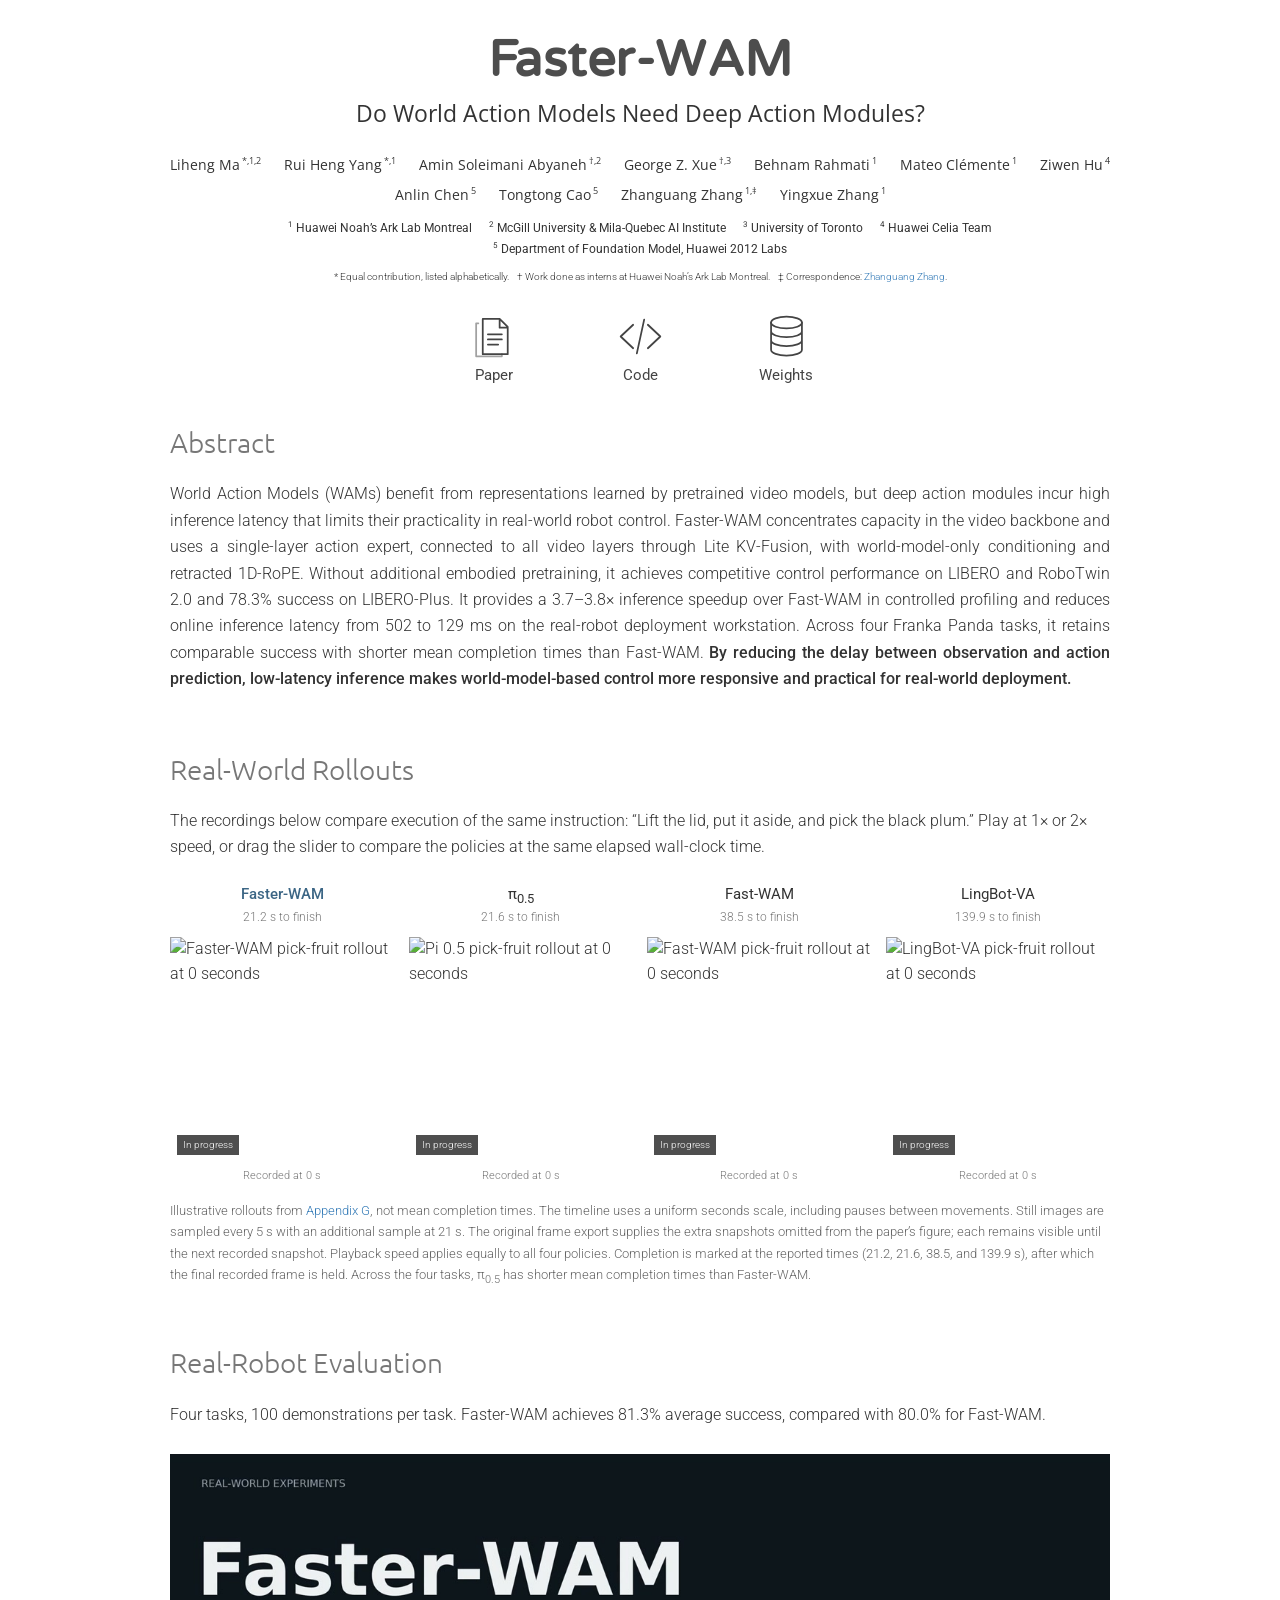
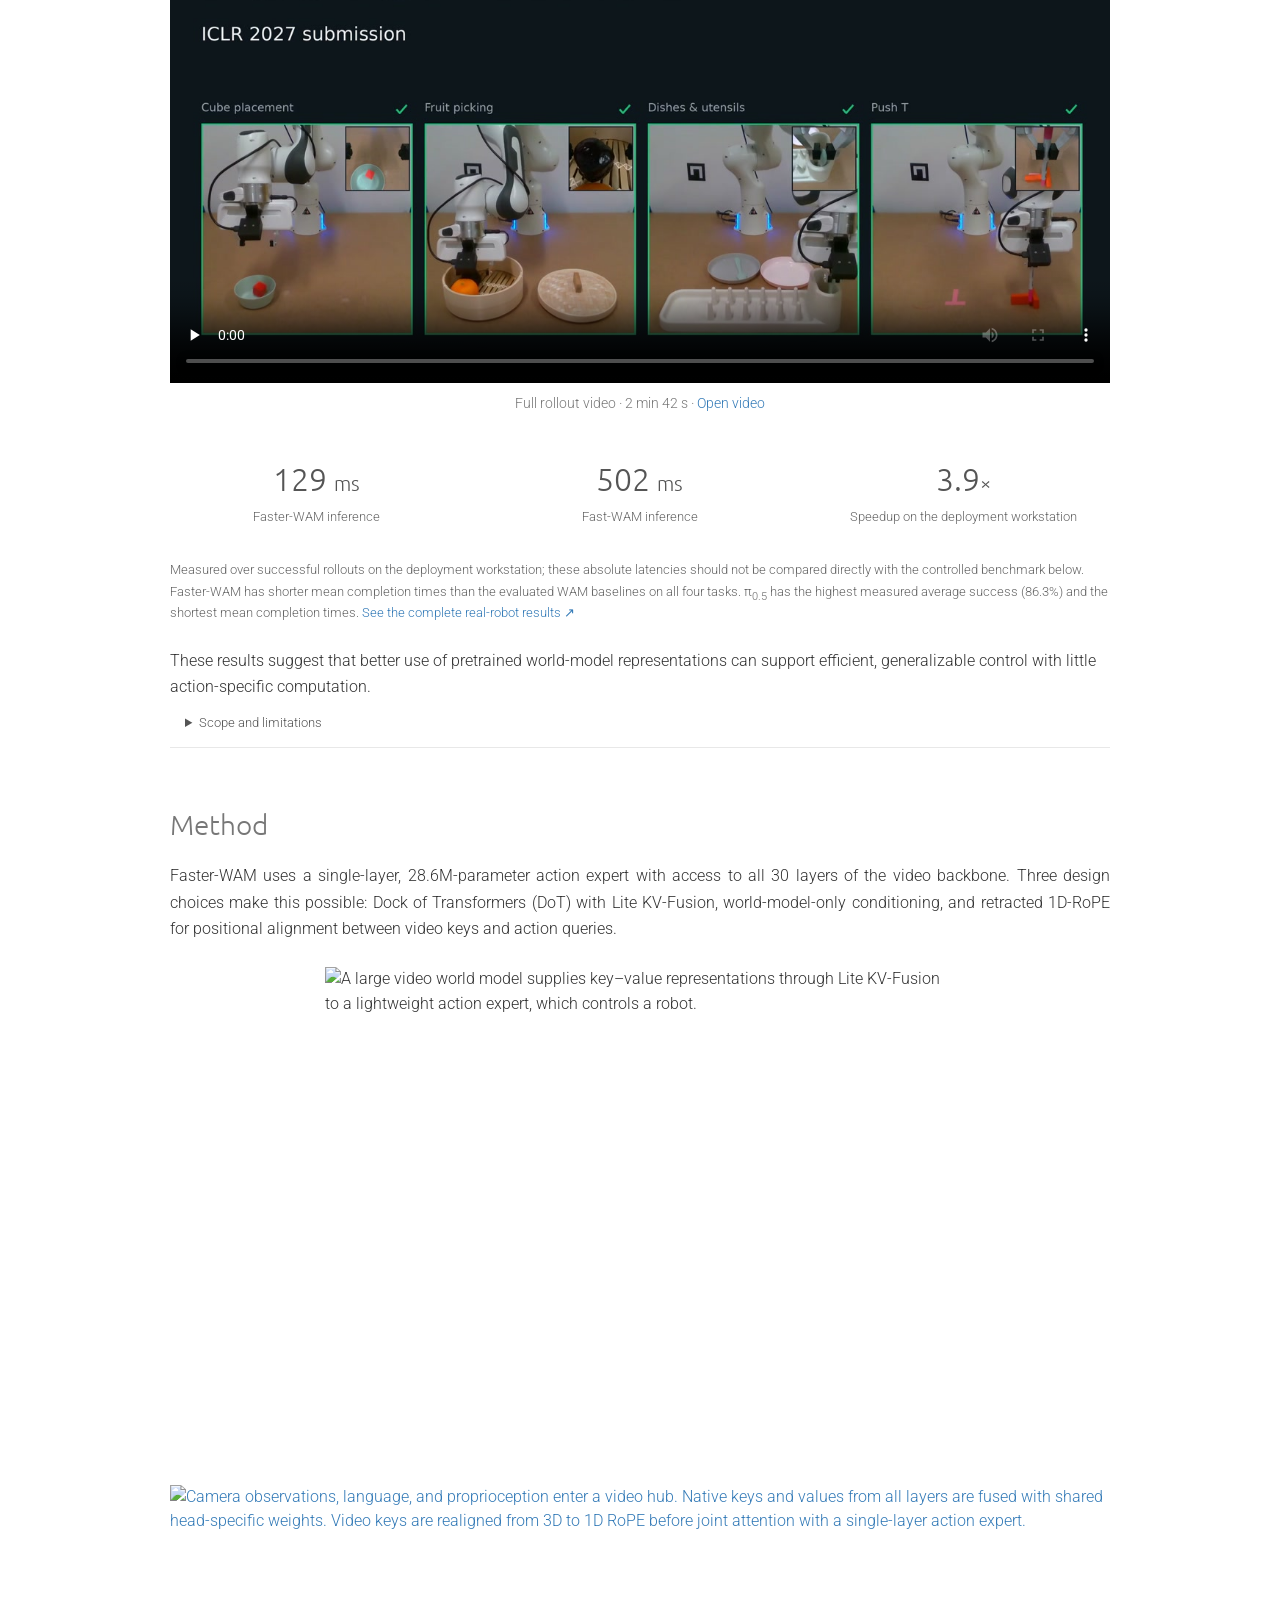
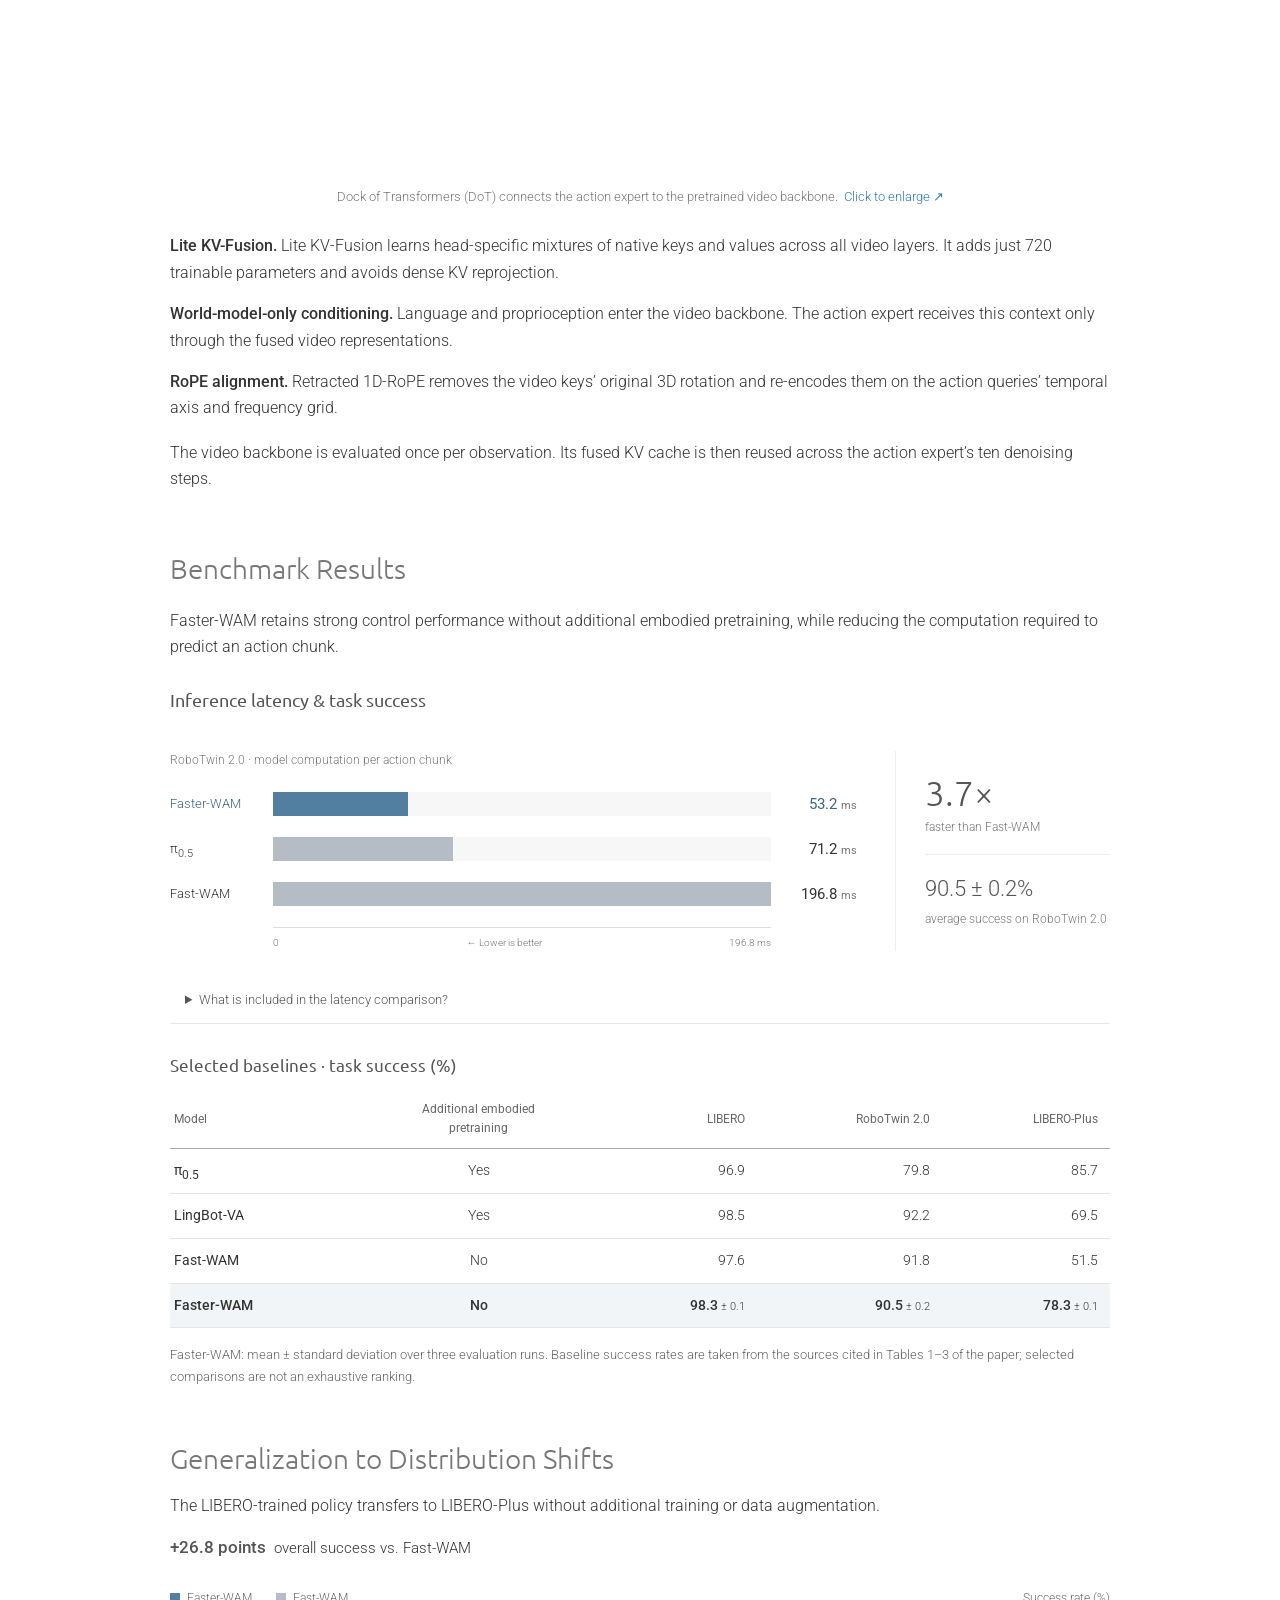
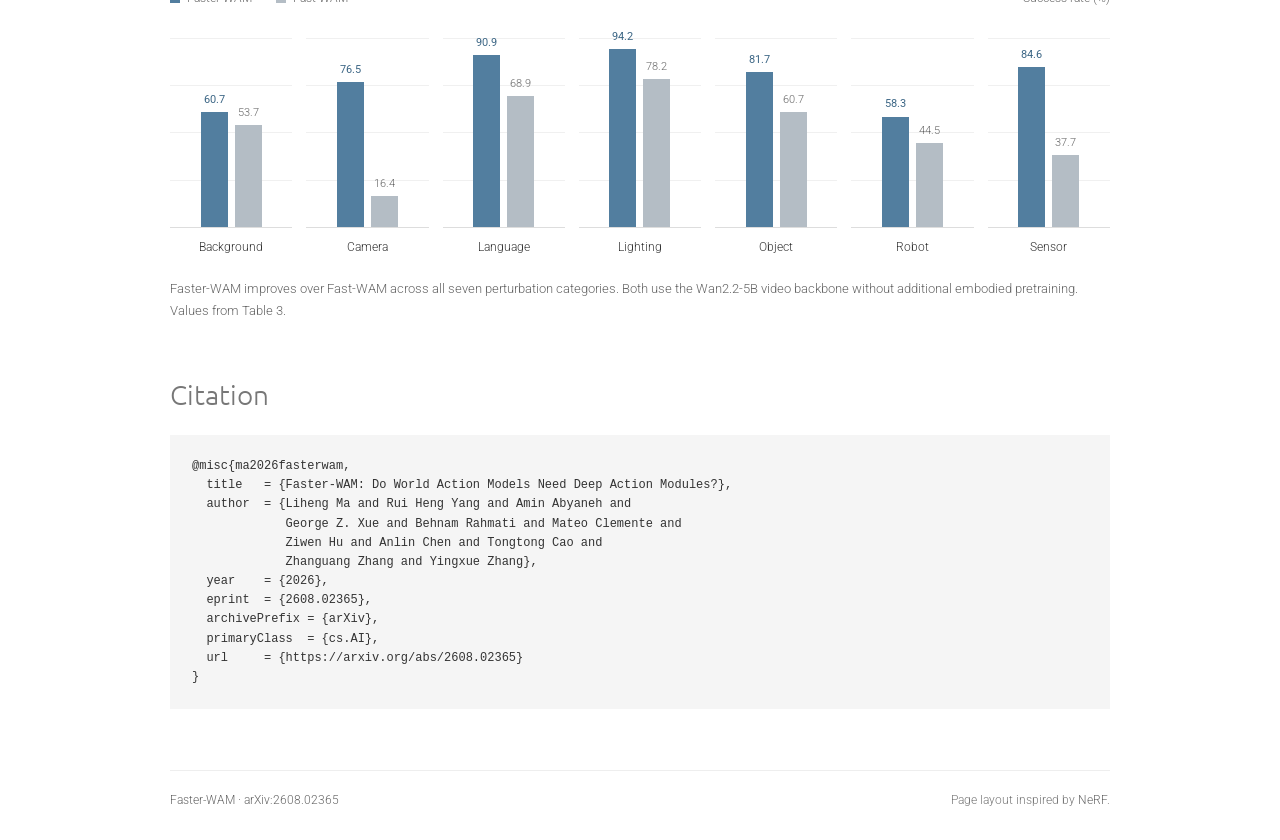
==== index.html @ 1dc3d4fd "Add model weights link and full real-robot rollout video" ====
<!doctype html>
<html lang="en">
  <head>
    <meta charset="utf-8" />
    <meta name="viewport" content="width=device-width, initial-scale=1" />
    <meta name="theme-color" content="#ffffff" />
    <meta
      name="description"
      content="Faster-WAM uses a single-layer action expert to turn pretrained video world-model representations into efficient, generalizable robot control."
    />
    <meta property="og:type" content="website" />
    <meta
      property="og:title"
      content="Faster-WAM: Do World Action Models Need Deep Action Modules?"
    />
    <meta
      property="og:description"
      content="A single-layer action expert. Full access to the video hierarchy. 3.7× faster inference than Fast-WAM on RoboTwin 2.0."
    />
    <meta
      property="og:image"
      content="https://teamfasterwam.github.io/Faster-WAM/assets/social-preview.png"
    />
    <meta
      property="og:url"
      content="https://teamfasterwam.github.io/Faster-WAM/"
    />
    <meta name="twitter:card" content="summary_large_image" />
    <title>Faster-WAM · World-Model-Centric Robot Control</title>
    <link rel="icon" href="assets/favicon.svg" type="image/svg+xml" />
    <link rel="stylesheet" href="styles.css" />
    <script src="script.js" defer></script>
  </head>

  <body>
    <a class="skip-link" href="#main">Skip to content</a>
    <main id="main">
      <header class="paper-header container" aria-labelledby="paper-title">
        <h1 id="paper-title">
          <span class="project-name">Faster-WAM</span
          ><span class="paper-title"
            >Do World Action Models Need Deep Action Modules?</span
          >
        </h1>
        <div class="author-block">
          <p class="authors">
            <span>Liheng Ma<sup>*,1,2</sup></span
            ><span>Rui Heng Yang<sup>*,1</sup></span
            ><span>Amin Soleimani Abyaneh<sup>†,2</sup></span
            ><span>George Z. Xue<sup>†,3</sup></span
            ><span>Behnam Rahmati<sup>1</sup></span
            ><span>Mateo Clémente<sup>1</sup></span
            ><span>Ziwen Hu<sup>4</sup></span
            ><span>Anlin Chen<sup>5</sup></span
            ><span>Tongtong Cao<sup>5</sup></span
            ><span>Zhanguang Zhang<sup>1,‡</sup></span
            ><span>Yingxue Zhang<sup>1</sup></span>
          </p>
          <p class="affiliations">
            <span><sup>1</sup> Huawei Noah’s Ark Lab Montreal</span
            ><span
              ><sup>2</sup> McGill University &amp; Mila-Quebec AI
              Institute</span
            ><span><sup>3</sup> University of Toronto</span
            ><span><sup>4</sup> Huawei Celia Team</span
            ><span
              ><sup>5</sup> Department of Foundation Model, Huawei 2012
              Labs</span
            >
          </p>
          <p class="author-notes">
            * Equal contribution, listed alphabetically.
            <span
              >† Work done as interns at Huawei Noah’s Ark Lab Montreal.</span
            >
            <span
              >‡ Correspondence:
              <a href="mailto:zhanguang.zhang@huawei.com">Zhanguang Zhang</a
              >.</span
            >
          </p>
        </div>
        <div class="resource-links" aria-label="Project resources">
          <a class="resource-link" href="https://arxiv.org/abs/2608.02365">
            <svg viewBox="0 0 64 64" aria-hidden="true">
              <path
                d="M16 8h23l11 11v37H16zM39 8v12h11M23 29h19M23 36h19M23 43h14"
              />
              <path class="paper-back" d="M10 14H7v45h35v-3" />
            </svg>
            <span>Paper</span>
          </a>
          <a
            class="resource-link"
            href="https://github.com/TeamFasterwam/FasterWAM"
            ><svg viewBox="0 0 64 64" aria-hidden="true">
              <path d="m22 16-17 16 17 16m20-32 17 16-17 16M37 9 27 55" /></svg
            ><span>Code</span></a
          >
          <a
            class="resource-link"
            href="https://huggingface.co/TeamFasterwam/FasterWAM"
          >
            <svg viewBox="0 0 64 64" aria-hidden="true">
              <ellipse cx="32" cy="13" rx="21" ry="8" />
              <path
                d="M11 13v37c0 4.4 9.4 8 21 8s21-3.6 21-8V13M11 25c0 4.4 9.4 8 21 8s21-3.6 21-8M11 37c0 4.4 9.4 8 21 8s21-3.6 21-8"
              />
            </svg>
            <span>Weights</span>
          </a>
        </div>
      </header>

      <section
        class="section container"
        id="abstract"
        aria-labelledby="abstract-title"
      >
        <h2 id="abstract-title">Abstract</h2>
        <p class="abstract">
          World Action Models (WAMs) benefit from representations learned by
          pretrained video models, but deep action modules incur high inference
          latency that limits their practicality in real-world robot control.
          Faster-WAM concentrates capacity in the video backbone and uses a
          single-layer action expert, connected to all video layers through Lite
          KV-Fusion, with world-model-only conditioning and retracted 1D-RoPE.
          Without additional embodied pretraining, it achieves competitive
          control performance on LIBERO and RoboTwin 2.0 and 78.3% success on
          LIBERO-Plus. It provides a 3.7–3.8× inference speedup over Fast-WAM in
          controlled profiling and reduces online inference latency from 502 to
          129 ms on the real-robot deployment workstation. Across four Franka
          Panda tasks, it retains comparable success with shorter mean
          completion times than Fast-WAM.
          <strong
            >By reducing the delay between observation and action prediction,
            low-latency inference makes world-model-based control more
            responsive and practical for real-world deployment.</strong
          >
        </p>
      </section>

      <section
        class="section container"
        id="rollouts"
        aria-labelledby="rollouts-title"
      >
        <h2 id="rollouts-title">Real-World Rollouts</h2>
        <p class="section-intro">
          The recordings below compare execution of the same instruction: “Lift
          the lid, put it aside, and pick the black plum.” Play at 1× or 2×
          speed, or drag the slider to compare the policies at the same elapsed
          wall-clock time.
        </p>
        <div class="rollout-grid">
          <figure class="rollout-card ours" data-policy="fasterwam">
            <figcaption>
              <strong>Faster-WAM</strong><span>21.2 s to finish</span>
            </figcaption>
            <div class="rollout-image">
              <img
                src="assets/rollouts/fasterwam/000s.webp"
                width="480"
                height="480"
                loading="lazy"
                alt="Faster-WAM pick-fruit rollout at 0 seconds"
              /><span class="rollout-state">In progress</span>
            </div>
            <p class="frame-note">Recorded at 0 s</p>
          </figure>
          <figure class="rollout-card" data-policy="pi05">
            <figcaption>
              <strong>π<sub>0.5</sub></strong
              ><span>21.6 s to finish</span>
            </figcaption>
            <div class="rollout-image">
              <img
                src="assets/rollouts/pi05/000s.webp"
                width="480"
                height="480"
                loading="lazy"
                alt="Pi 0.5 pick-fruit rollout at 0 seconds"
              /><span class="rollout-state">In progress</span>
            </div>
            <p class="frame-note">Recorded at 0 s</p>
          </figure>
          <figure class="rollout-card" data-policy="fastwam">
            <figcaption>
              <strong>Fast-WAM</strong><span>38.5 s to finish</span>
            </figcaption>
            <div class="rollout-image">
              <img
                src="assets/rollouts/fastwam/000s.webp"
                width="480"
                height="480"
                loading="lazy"
                alt="Fast-WAM pick-fruit rollout at 0 seconds"
              /><span class="rollout-state">In progress</span>
            </div>
            <p class="frame-note">Recorded at 0 s</p>
          </figure>
          <figure class="rollout-card" data-policy="lingbot">
            <figcaption>
              <strong>LingBot-VA</strong><span>139.9 s to finish</span>
            </figcaption>
            <div class="rollout-image">
              <img
                src="assets/rollouts/lingbot/000s.webp"
                width="480"
                height="480"
                loading="lazy"
                alt="LingBot-VA pick-fruit rollout at 0 seconds"
              /><span class="rollout-state">In progress</span>
            </div>
            <p class="frame-note">Recorded at 0 s</p>
          </figure>
        </div>
        <div class="playback-toolbar" data-enhancement hidden>
          <button
            class="button"
            id="play-rollout"
            type="button"
            aria-label="Play rollout comparison at real-time speed"
            aria-pressed="false"
          >
            Play · 1×
          </button>
          <div
            class="segmented-control playback-rates"
            role="group"
            aria-label="Playback speed"
          >
            <button
              type="button"
              data-playback-rate="1"
              aria-pressed="true"
              aria-label="Playback speed: 1×"
            >
              1×
            </button>
            <button
              type="button"
              data-playback-rate="2"
              aria-pressed="false"
              aria-label="Playback speed: 2×"
            >
              2×
            </button>
          </div>
          <span id="playback-rate-note"
            >1 second of playback = 1 second of recorded time</span
          >
        </div>
        <div class="timeline-controls" data-enhancement hidden>
          <button
            class="step-button"
            id="previous-frame"
            type="button"
            aria-label="Previous recorded snapshot"
          >
            ←
          </button>
          <div class="timeline-input">
            <label for="rollout-time"
              >Elapsed wall-clock time
              <output id="time-label" for="rollout-time">0.0 s</output></label
            >
            <input
              id="rollout-time"
              type="range"
              min="0"
              max="140"
              step="0.1"
              value="0"
              aria-valuetext="0.0 seconds"
            />
            <div class="timeline-ticks" aria-hidden="true">
              <span style="left: 0%">0 s</span
              ><span style="left: 14.2857%">20</span>
              <span style="left: 28.5714%">40</span
              ><span style="left: 42.8571%">60</span>
              <span style="left: 57.1429%">80</span
              ><span style="left: 71.4286%">100</span>
              <span style="left: 85.7143%">120</span
              ><span style="left: 100%">140 s</span>
            </div>
          </div>
          <button
            class="step-button"
            id="next-frame"
            type="button"
            aria-label="Next recorded snapshot"
          >
            →
          </button>
        </div>
        <p class="figure-note">
          Illustrative rollouts from
          <a href="https://arxiv.org/html/2608.02365v2#A7">Appendix G</a>, not
          mean completion times. The timeline uses a uniform seconds scale,
          including pauses between movements. Still images are sampled every 5 s
          with an additional sample at 21 s. The original frame export supplies
          the extra snapshots omitted from the paper’s figure; each remains
          visible until the next recorded snapshot. Playback speed applies
          equally to all four policies. Completion is marked at the reported
          times (21.2, 21.6, 38.5, and 139.9 s), after which the final recorded
          frame is held. Across the four tasks, π<sub>0.5</sub> has shorter mean
          completion times than Faster-WAM.
        </p>
      </section>

      <section
        class="section container real-results"
        id="real-robot-evaluation"
        aria-labelledby="real-results-title"
      >
        <div class="section-heading">
          <div>
            <h2 id="real-results-title">Real-Robot Evaluation</h2>
          </div>
          <p>
            Four tasks, 100 demonstrations per task. Faster-WAM achieves 81.3%
            average success, compared with 80.0% for Fast-WAM.
          </p>
        </div>
        <figure class="evaluation-video">
          <video
            controls
            playsinline
            preload="none"
            poster="assets/videos/real-robot-poster.jpg"
            width="1920"
            height="1080"
            aria-label="Full rollout video of the real-robot evaluation"
            aria-describedby="evaluation-video-caption"
          >
            <source src="assets/videos/Faster-WAM_release.mp4" type="video/mp4" />
            Your browser does not support embedded video. Use the link below to
            open the full rollout video.
          </video>
          <figcaption id="evaluation-video-caption">
            Full rollout video · 2 min 42 s ·
            <a href="assets/videos/Faster-WAM_release.mp4">Open video</a>
          </figcaption>
        </figure>
        <div class="real-stats">
          <div>
            <span>129 <small>ms</small></span>
            <p>Faster-WAM inference</p>
          </div>
          <div>
            <span>502 <small>ms</small></span>
            <p>Fast-WAM inference</p>
          </div>
          <div>
            <span>3.9<small>×</small></span>
            <p>Speedup on the deployment workstation</p>
          </div>
        </div>
        <p class="figure-note">
          Measured over successful rollouts on the deployment workstation; these
          absolute latencies should not be compared directly with the controlled
          benchmark below. Faster-WAM has shorter mean completion times than the
          evaluated WAM baselines on all four tasks. π<sub>0.5</sub> has the
          highest measured average success (86.3%) and the shortest mean
          completion times.
          <a href="https://arxiv.org/html/2608.02365v2#S3.SS3.SSS1"
            >See the complete real-robot results ↗</a
          >
        </p>
        <p class="closing-insight">
          These results suggest that better use of pretrained world-model
          representations can support efficient, generalizable control with
          little action-specific computation.
        </p>
        <details class="protocol-details">
          <summary>Scope and limitations</summary>
          <p>
            The results show that competitive control does not necessarily
            require a deep action expert; they do not establish that one layer
            is optimal. Physical evaluation covers one robot platform and four
            manipulation tasks. Additional embodied pretraining and broader
            evaluations across embodiments remain open directions.
          </p>
        </details>
      </section>

      <section
        class="section container"
        id="method"
        aria-labelledby="method-title"
      >
        <h2 id="method-title">Method</h2>
        <p class="abstract">
          Faster-WAM uses a single-layer, 28.6M-parameter action expert with
          access to all 30 layers of the video backbone. Three design choices
          make this possible: Dock of Transformers (DoT) with Lite KV-Fusion,
          world-model-only conditioning, and retracted 1D-RoPE for positional
          alignment between video keys and action queries.
        </p>
        <figure class="overview-figure">
          <img
            src="assets/figures/overview.svg"
            width="1500"
            height="1160"
            loading="lazy"
            alt="A large video world model supplies key–value representations through Lite KV-Fusion to a lightweight action expert, which controls a robot."
          />
        </figure>
        <figure class="method-figure">
          <a
            href="assets/figures/method.svg"
            target="_blank"
            rel="noopener"
            aria-label="Open the full-size Faster-WAM architecture diagram"
            ><img
              src="assets/figures/method.svg"
              width="1500"
              height="461"
              loading="lazy"
              alt="Camera observations, language, and proprioception enter a video hub. Native keys and values from all layers are fused with shared head-specific weights. Video keys are realigned from 3D to 1D RoPE before joint attention with a single-layer action expert."
          /></a>
          <figcaption>
            Dock of Transformers (DoT) connects the action expert to the
            pretrained video backbone. <span>Click to enlarge ↗</span>
          </figcaption>
        </figure>
        <div class="method-steps">
          <article>
            <h3>Lite KV-Fusion.</h3>
            <p>
              Lite KV-Fusion learns head-specific mixtures of native keys and
              values across all video layers. It adds just 720 trainable
              parameters and avoids dense KV reprojection.
            </p>
          </article>
          <article>
            <h3>World-model-only conditioning.</h3>
            <p>
              Language and proprioception enter the video backbone. The action
              expert receives this context only through the fused video
              representations.
            </p>
          </article>
          <article>
            <h3>RoPE alignment.</h3>
            <p>
              Retracted 1D-RoPE removes the video keys’ original 3D rotation and
              re-encodes them on the action queries’ temporal axis and frequency
              grid.
            </p>
          </article>
        </div>
        <div class="method-takeaway">
          <p>
            The video backbone is evaluated once per observation. Its fused KV
            cache is then reused across the action expert’s ten denoising steps.
          </p>
        </div>
      </section>

      <section
        class="section results-section"
        id="results"
        aria-labelledby="results-title"
      >
        <div class="container">
          <div class="section-heading">
            <div>
              <h2 id="results-title">Benchmark Results</h2>
            </div>
            <p>
              Faster-WAM retains strong control performance without additional
              embodied pretraining, while reducing the computation required to
              predict an action chunk.
            </p>
          </div>
          <div class="benchmark-heading">
            <h3>Inference latency &amp; task success</h3>
            <div
              class="segmented-control"
              role="group"
              aria-label="Benchmark"
              data-enhancement
              hidden
            >
              <button
                type="button"
                data-benchmark="robotwin"
                aria-pressed="true"
              >
                RoboTwin 2.0</button
              ><button
                type="button"
                data-benchmark="libero"
                aria-pressed="false"
              >
                LIBERO
              </button>
            </div>
          </div>
          <div class="benchmark-panel">
            <div class="latency-chart">
              <p class="chart-label" id="latency-chart-title">
                RoboTwin 2.0 · model computation per action chunk
              </p>
              <div id="latency-bars">
                <div class="bar-row ours">
                  <span>Faster-WAM</span>
                  <div class="bar-track">
                    <span style="width: 27.03%"></span>
                  </div>
                  <strong>53.2 <small>ms</small></strong>
                </div>
                <div class="bar-row">
                  <span>π<sub>0.5</sub></span>
                  <div class="bar-track">
                    <span style="width: 36.18%"></span>
                  </div>
                  <strong>71.2 <small>ms</small></strong>
                </div>
                <div class="bar-row">
                  <span>Fast-WAM</span>
                  <div class="bar-track"><span style="width: 100%"></span></div>
                  <strong>196.8 <small>ms</small></strong>
                </div>
              </div>
              <div class="chart-axis">
                <span>0</span><span>← Lower is better</span
                ><span id="latency-axis-end">196.8 ms</span>
              </div>
            </div>
            <div class="latency-insight">
              <span class="insight-value" id="speedup-value">3.7×</span>
              <p>faster than Fast-WAM</p>
              <div class="insight-divider"></div>
              <strong id="success-value">90.5 ± 0.2%</strong>
              <p id="success-label">average success on RoboTwin 2.0</p>
            </div>
          </div>
          <details class="protocol-details" id="latency-protocol">
            <summary>What is included in the latency comparison?</summary>
            <p>
              Measured on the same 24 GiB consumer GPU, at batch size one.
              Totals include text and vision encoding, multimodal conditioning,
              and action generation; they exclude external input preparation,
              transfers, and robot execution. Fast-WAM totals combine separately
              measured components because the full pipeline exceeds GPU memory.
            </p>
            <p>
              Fast-WAM and Faster-WAM both predict 32-action chunks with 10
              action denoising steps. π<sub>0.5</sub> uses its native
              configuration (50 actions on RoboTwin; 10 on LIBERO). Thus, the
              WAM comparison matches action-generation settings; the VLA
              comparison does not match chunk length.
              <a href="https://arxiv.org/html/2608.02365v2#A5"
                >Full profiling protocol ↗</a
              >
            </p>
          </details>

          <div
            class="table-wrapper"
            tabindex="0"
            role="region"
            aria-label="Benchmark success-rate comparison, scroll horizontally on small screens"
          >
            <table class="results-table">
              <caption>
                Selected baselines · task success (%)
              </caption>
              <thead>
                <tr>
                  <th scope="col">Model</th>
                  <th scope="col">Additional embodied<br />pretraining</th>
                  <th scope="col">LIBERO</th>
                  <th scope="col">RoboTwin 2.0</th>
                  <th scope="col">LIBERO-Plus</th>
                </tr>
              </thead>
              <tbody>
                <tr>
                  <th scope="row">π<sub>0.5</sub></th>
                  <td>Yes</td>
                  <td>96.9</td>
                  <td>79.8</td>
                  <td>85.7</td>
                </tr>
                <tr>
                  <th scope="row">LingBot-VA</th>
                  <td>Yes</td>
                  <td>98.5</td>
                  <td>92.2</td>
                  <td>69.5</td>
                </tr>
                <tr>
                  <th scope="row">Fast-WAM</th>
                  <td>No</td>
                  <td>97.6</td>
                  <td>91.8</td>
                  <td>51.5</td>
                </tr>
                <tr class="ours">
                  <th scope="row">Faster-WAM</th>
                  <td>No</td>
                  <td>98.3 <small>± 0.1</small></td>
                  <td>90.5 <small>± 0.2</small></td>
                  <td>78.3 <small>± 0.1</small></td>
                </tr>
              </tbody>
            </table>
          </div>
          <p class="figure-note">
            Faster-WAM: mean ± standard deviation over three evaluation runs.
            Baseline success rates are taken from the sources cited in Tables
            1–3 of the paper; selected comparisons are not an exhaustive
            ranking.
          </p>

          <div class="generalization-heading">
            <div>
              <h2>Generalization to Distribution Shifts</h2>
              <p>
                The LIBERO-trained policy transfers to LIBERO-Plus without
                additional training or data augmentation.
              </p>
            </div>
            <div class="gain-callout">
              <strong>+26.8<span> points</span></strong>
              <p>overall success vs. Fast-WAM</p>
            </div>
          </div>
          <div class="generalization-panel">
            <div class="chart-legend">
              <span><i class="legend-ours"></i>Faster-WAM</span
              ><span><i class="legend-baseline"></i>Fast-WAM</span
              ><span class="legend-unit">Success rate (%)</span>
            </div>
            <div class="generalization-chart" id="generalization-chart">
              <div class="perturbation">
                <span>Background</span>
                <div class="paired-bars">
                  <div class="ood-bar ours" style="--value: 60.7%">
                    <span>60.7</span>
                  </div>
                  <div class="ood-bar baseline" style="--value: 53.7%">
                    <span>53.7</span>
                  </div>
                </div>
              </div>
              <div class="perturbation">
                <span>Camera</span>
                <div class="paired-bars">
                  <div class="ood-bar ours" style="--value: 76.5%">
                    <span>76.5</span>
                  </div>
                  <div class="ood-bar baseline" style="--value: 16.4%">
                    <span>16.4</span>
                  </div>
                </div>
              </div>
              <div class="perturbation">
                <span>Language</span>
                <div class="paired-bars">
                  <div class="ood-bar ours" style="--value: 90.9%">
                    <span>90.9</span>
                  </div>
                  <div class="ood-bar baseline" style="--value: 68.9%">
                    <span>68.9</span>
                  </div>
                </div>
              </div>
              <div class="perturbation">
                <span>Lighting</span>
                <div class="paired-bars">
                  <div class="ood-bar ours" style="--value: 94.2%">
                    <span>94.2</span>
                  </div>
                  <div class="ood-bar baseline" style="--value: 78.2%">
                    <span>78.2</span>
                  </div>
                </div>
              </div>
              <div class="perturbation">
                <span>Object</span>
                <div class="paired-bars">
                  <div class="ood-bar ours" style="--value: 81.7%">
                    <span>81.7</span>
                  </div>
                  <div class="ood-bar baseline" style="--value: 60.7%">
                    <span>60.7</span>
                  </div>
                </div>
              </div>
              <div class="perturbation">
                <span>Robot</span>
                <div class="paired-bars">
                  <div class="ood-bar ours" style="--value: 58.3%">
                    <span>58.3</span>
                  </div>
                  <div class="ood-bar baseline" style="--value: 44.5%">
                    <span>44.5</span>
                  </div>
                </div>
              </div>
              <div class="perturbation">
                <span>Sensor</span>
                <div class="paired-bars">
                  <div class="ood-bar ours" style="--value: 84.6%">
                    <span>84.6</span>
                  </div>
                  <div class="ood-bar baseline" style="--value: 37.7%">
                    <span>37.7</span>
                  </div>
                </div>
              </div>
            </div>
            <p class="figure-note">
              Faster-WAM improves over Fast-WAM across all seven perturbation
              categories. Both use the Wan2.2-5B video backbone without
              additional embodied pretraining. Values from Table 3.
            </p>
          </div>
        </div>
      </section>

      <section
        class="citation-section"
        id="citation"
        aria-labelledby="citation-title"
      >
        <div class="container">
          <div class="citation-heading">
            <div>
              <h2 id="citation-title">Citation</h2>
            </div>
            <button
              class="button button-secondary"
              type="button"
              id="copy-citation"
              data-enhancement
              hidden
            >
              Copy BibTeX
            </button>
          </div>
          <pre><code id="bibtex">@misc{ma2026fasterwam,
  title   = {Faster-WAM: Do World Action Models Need Deep Action Modules?},
  author  = {Liheng Ma and Rui Heng Yang and Amin Abyaneh and
             George Z. Xue and Behnam Rahmati and Mateo Clemente and
             Ziwen Hu and Anlin Chen and Tongtong Cao and
             Zhanguang Zhang and Yingxue Zhang},
  year    = {2026},
  eprint  = {2608.02365},
  archivePrefix = {arXiv},
  primaryClass  = {cs.AI},
  url     = {https://arxiv.org/abs/2608.02365}
}</code></pre>
          <p
            id="copy-status"
            class="copy-status"
            role="status"
            aria-live="polite"
          ></p>
        </div>
      </section>
    </main>
    <footer class="footer container">
      <p>
        <a href="https://arxiv.org/abs/2608.02365"
          >Faster-WAM · arXiv:2608.02365</a
        >
      </p>
      <p>
        Page layout inspired by
        <a href="https://www.matthewtancik.com/nerf">NeRF</a>.
      </p>
    </footer>
  </body>
</html>
---- styles.css ----
@import url("https://fonts.googleapis.com/css2?family=Open+Sans:wght@400;500;600&family=Roboto:wght@300;400;500;700&family=Ubuntu:wght@300;400&family=Varela+Round&display=swap");

:root {
  --ink: #333;
  --muted: #777;
  --link: #337ab7;
  --accent: #527e9f;
  --line: #ddd;
  --body: "Roboto", Arial, sans-serif;
  --heading: "Ubuntu", Arial, sans-serif;
}
* {
  box-sizing: border-box;
}
html {
  scroll-behavior: smooth;
  scroll-padding-top: 24px;
}
body {
  margin: 0;
  background: #fff;
  color: var(--ink);
  font-family: var(--body);
  font-size: 16px;
  font-weight: 300;
  line-height: 1.55;
  -webkit-font-smoothing: antialiased;
}
a {
  color: var(--link);
  text-decoration: none;
}
a:hover {
  text-decoration: underline;
}
button,
input {
  font: inherit;
}
button,
a,
input {
  touch-action: manipulation;
}
button {
  cursor: pointer;
}
button:disabled {
  cursor: default;
  opacity: 0.35;
}
img {
  display: block;
  max-width: 100%;
  height: auto;
}
figure,
p,
h1,
h2,
h3 {
  margin: 0;
}
strong {
  font-weight: 500;
}
sup {
  font-size: 0.65em;
  vertical-align: super;
  line-height: 0;
}
sub {
  line-height: 0;
}
svg {
  fill: none;
  stroke: currentColor;
  stroke-width: 2;
  stroke-linecap: round;
  stroke-linejoin: round;
}
[hidden] {
  display: none !important;
}
a:focus-visible,
button:focus-visible,
input:focus-visible,
summary:focus-visible,
[tabindex]:focus-visible {
  outline: 2px solid var(--link);
  outline-offset: 5px;
}
::selection {
  background: #dceaf3;
}
.container {
  width: min(940px, calc(100% - 40px));
  margin-inline: auto;
}
.skip-link {
  position: fixed;
  left: 15px;
  top: -100px;
  background: white;
  padding: 10px 15px;
  z-index: 10;
}
.skip-link:focus {
  top: 10px;
}

/* Centered paper masthead, following the original NeRF page. */
.paper-header {
  padding-top: 28px;
  text-align: center;
}
.project-name {
  display: block;
  color: #4d4d4d;
  font:
    700 50px/1.3 "Varela Round",
    sans-serif;
  letter-spacing: 0.5px;
}
.paper-title {
  display: block;
  font:
    400 23px/1.5 "Open Sans",
    sans-serif;
  margin-top: 3px;
}
.author-block {
  margin-top: 23px;
}
.authors {
  display: flex;
  flex-wrap: wrap;
  justify-content: center;
  gap: 8px 23px;
  font:
    400 14px/1.6 "Open Sans",
    sans-serif;
}
.authors > span {
  white-space: nowrap;
}
.authors sup {
  margin-left: 2px;
}
.affiliations {
  display: flex;
  flex-wrap: wrap;
  justify-content: center;
  gap: 2px 17px;
  font-size: 12px;
  font-weight: 400;
  line-height: 1.6;
  margin: 13px auto 0;
  max-width: 900px;
}
.author-notes {
  margin-top: 8px;
  font-size: 10px;
  line-height: 1.7;
}
.author-notes > span {
  margin-left: 6px;
}
.resource-links {
  display: flex;
  align-items: flex-start;
  justify-content: center;
  gap: 68px;
  margin-top: 28px;
  margin-bottom: 26px;
}
.resource-link,
.resource-placeholder {
  display: flex;
  flex-direction: column;
  align-items: center;
  width: 78px;
  color: #444;
  font-size: 15px;
  font-weight: 400;
  line-height: 1.4;
}
.resource-link svg,
.resource-placeholder svg {
  width: 47px;
  height: 47px;
  margin-bottom: 5px;
  stroke-width: 2.4;
}
.resource-link:hover {
  color: var(--link);
  text-decoration: none;
}
.resource-link:hover > span {
  text-decoration: underline;
}
.resource-placeholder small {
  font-size: 10px;
  color: var(--muted);
  font-weight: 300;
  margin-top: 2px;
}
.paper-back {
  opacity: 0.5;
}
.teaser-frames {
  display: grid;
  grid-template-columns: repeat(3, 1fr);
  gap: 6px;
}
.teaser-frames img {
  width: 100%;
  aspect-ratio: 1;
  object-fit: cover;
}
.teaser figcaption {
  font-size: 14px;
  line-height: 1.6;
  margin-top: 13px;
  text-align: center;
}
.teaser figcaption strong {
  display: block;
  font-weight: 400;
  margin-bottom: 3px;
}

/* A white, continuous reading column with plain section headings. */
.section {
  padding-top: 58px;
}
#abstract {
  padding-top: 12px;
}
h2 {
  font: 300 28px/1.35 var(--heading);
  color: #777;
  margin-bottom: 20px;
}
h3 {
  font: 400 18px/1.45 var(--heading);
  color: #555;
}
.section-heading {
  margin-bottom: 27px;
}
.section-heading p,
.section-intro {
  font-size: 16px;
  line-height: 1.6;
}
.section-intro {
  margin-bottom: 23px;
}
.evaluation-video {
  margin-bottom: 28px;
}
.evaluation-video video {
  display: block;
  width: 100%;
  height: auto;
  aspect-ratio: 16 / 9;
  background: #0b1419;
}
.evaluation-video figcaption {
  margin-top: 10px;
  color: var(--muted);
  font-size: 14px;
  text-align: center;
}
.video-placeholder {
  aspect-ratio: 16 / 6;
  background: #f6f6f6;
  border: 1px solid #e7e7e7;
  display: flex;
  flex-direction: column;
  justify-content: center;
  align-items: center;
  text-align: center;
  color: #888;
}
.video-placeholder svg {
  width: 58px;
  height: 58px;
  margin-bottom: 14px;
  stroke: #999;
  stroke-width: 1.5;
}
.video-placeholder p {
  font: 300 20px/1.5 var(--heading);
}
.video-placeholder > span {
  font-size: 13px;
  margin-top: 5px;
}
.video-tasks {
  text-align: center;
  color: var(--muted);
  font-size: 13px;
  margin-top: 11px;
}
.abstract {
  font-size: 16px;
  line-height: 1.65;
  text-align: justify;
}
.overview-figure {
  width: min(630px, 100%);
  margin: 25px auto 28px;
}
.method-figure {
  margin-top: 30px;
}
.method-figure img {
  width: 100%;
}
.method-figure figcaption {
  color: var(--muted);
  font-size: 13px;
  text-align: center;
  line-height: 1.6;
  margin-top: 13px;
}
.method-figure figcaption span {
  white-space: nowrap;
  color: var(--link);
  margin-left: 3px;
}
.method-steps {
  margin-top: 26px;
}
.method-steps article {
  margin-top: 15px;
}
.method-steps h3 {
  display: inline;
  color: var(--ink);
  font: 500 16px/1.6 var(--body);
}
.method-steps p {
  display: inline;
  font-size: 16px;
  line-height: 1.65;
}
.method-takeaway {
  margin-top: 18px;
  font-size: 16px;
  line-height: 1.65;
}

/* Benchmark plots retain their published values and interactive selector. */
.benchmark-heading {
  display: flex;
  align-items: center;
  justify-content: space-between;
  gap: 20px;
  margin: 28px 0 22px;
}
.segmented-control {
  display: flex;
  gap: 0;
  border-bottom: 1px solid var(--line);
}
.segmented-control button {
  background: none;
  border: 0;
  border-bottom: 2px solid transparent;
  padding: 7px 14px;
  margin-bottom: -1px;
  color: var(--muted);
  font-size: 13px;
}
.segmented-control button[aria-pressed="true"] {
  color: var(--link);
  border-bottom-color: var(--link);
}
.benchmark-panel {
  display: grid;
  grid-template-columns: 1fr 215px;
  gap: 38px;
  padding: 15px 0 26px;
}
.latency-chart {
  min-width: 0;
}
.chart-label {
  font-size: 12px;
  color: var(--muted);
  margin-bottom: 23px;
}
.bar-row {
  display: grid;
  grid-template-columns: 91px 1fr 74px;
  align-items: center;
  gap: 12px;
  margin-bottom: 21px;
}
.bar-row > span {
  font-size: 13px;
}
.bar-row > strong {
  font-size: 15px;
  font-weight: 400;
  text-align: right;
  white-space: nowrap;
  font-variant-numeric: tabular-nums;
}
.bar-row small {
  font-size: 11px;
  color: var(--muted);
}
.bar-track {
  height: 24px;
  background: #f7f7f7;
}
.bar-track > span {
  display: block;
  height: 100%;
  background: #b4bdc5;
  transition: width 0.25s ease;
}
.bar-row.ours .bar-track > span {
  background: var(--accent);
}
.bar-row.ours {
  color: #3c6685;
}
.chart-axis {
  display: flex;
  justify-content: space-between;
  margin-left: 103px;
  margin-right: 86px;
  border-top: 1px solid var(--line);
  padding-top: 7px;
  color: var(--muted);
  font-size: 10px;
}
.latency-insight {
  border-left: 1px solid #eee;
  padding-left: 29px;
  display: flex;
  flex-direction: column;
  justify-content: center;
}
.insight-value {
  color: #555;
  font: 300 35px/1.2 var(--heading);
}
.latency-insight p {
  font-size: 12px;
  color: var(--muted);
  margin-top: 4px;
}
.insight-divider {
  height: 1px;
  background: #eee;
  margin: 17px 0;
}
.latency-insight > strong {
  font-size: 22px;
  font-weight: 300;
  color: #555;
}
.protocol-details {
  border-bottom: 1px solid #e8e8e8;
  padding: 13px 0;
  color: #666;
  font-size: 13px;
}
.protocol-details summary {
  cursor: pointer;
  color: #555;
  margin-left: 15px;
}
.protocol-details summary:hover {
  color: var(--link);
}
.protocol-details p {
  margin-top: 12px;
  line-height: 1.65;
}
.table-wrapper {
  overflow-x: auto;
  margin-top: 28px;
}
.results-table {
  width: 100%;
  border-collapse: collapse;
  font-size: 14px;
  text-align: right;
  white-space: nowrap;
}
.results-table caption {
  font: 400 17px/1.5 var(--heading);
  color: #555;
  text-align: left;
  margin-bottom: 12px;
}
.results-table th,
.results-table td {
  padding: 11px 12px;
}
.results-table th:first-child {
  text-align: left;
  padding-left: 4px;
}
.results-table thead th {
  font-weight: 400;
  color: #666;
  font-size: 12px;
  border-bottom: 1px solid #aaa;
}
.results-table tbody th {
  font-weight: 400;
}
.results-table tbody tr {
  border-bottom: 1px solid #e5e5e5;
}
.results-table td:nth-child(2),
.results-table th:nth-child(2) {
  text-align: center;
}
.results-table tr.ours {
  background: #f2f5f7;
  font-weight: 500;
}
.results-table tr.ours th {
  font-weight: 500;
}
.results-table small {
  font-weight: 300;
  font-size: 11px;
}
.figure-note {
  font-size: 13px;
  line-height: 1.65;
  color: #666;
  margin-top: 16px;
}
.generalization-heading {
  margin-top: 53px;
}
.generalization-heading h2 {
  margin-bottom: 15px;
}
.generalization-heading > div > p {
  line-height: 1.65;
}
.gain-callout {
  margin-top: 15px;
}
.gain-callout strong {
  font-size: 17px;
  font-weight: 500;
  color: #555;
}
.gain-callout p {
  display: inline;
  margin-left: 4px;
  font-size: 15px;
}
.generalization-panel {
  margin-top: 28px;
}
.chart-legend {
  display: flex;
  gap: 24px;
  align-items: center;
  color: #666;
  font-size: 12px;
  margin-bottom: 30px;
}
.chart-legend > span {
  display: flex;
  align-items: center;
  gap: 7px;
}
.chart-legend i {
  width: 10px;
  height: 10px;
  display: inline-block;
}
.legend-ours {
  background: var(--accent);
}
.legend-baseline {
  background: #b4bdc5;
}
.chart-legend .legend-unit {
  margin-left: auto;
}
.generalization-chart {
  display: grid;
  grid-template-columns: repeat(7, 1fr);
  gap: 14px;
}
.perturbation {
  display: flex;
  flex-direction: column-reverse;
  align-items: center;
  gap: 10px;
}
.perturbation > span {
  font-size: 12px;
}
.paired-bars {
  height: 190px;
  width: 100%;
  display: flex;
  justify-content: center;
  align-items: flex-end;
  gap: 7px;
  border-bottom: 1px solid var(--line);
  background: repeating-linear-gradient(
    to top,
    transparent 0,
    transparent calc(25% - 1px),
    #f0f0f0 calc(25% - 1px),
    #f0f0f0 25%
  );
}
.ood-bar {
  position: relative;
  height: var(--value);
  width: 27px;
}
.ood-bar.ours {
  background: var(--accent);
}
.ood-bar.baseline {
  background: #b4bdc5;
}
.ood-bar span {
  position: absolute;
  bottom: calc(100% + 4px);
  left: 50%;
  transform: translateX(-50%);
  font-size: 11px;
  white-space: nowrap;
  font-variant-numeric: tabular-nums;
}
.ood-bar.ours span {
  color: #3c6685;
  font-weight: 400;
}
.ood-bar.baseline span {
  color: #666;
}
.generalization-panel > .figure-note {
  margin-top: 22px;
}

/* Recorded snapshots are plainly identified as still images. */
.rollout-grid {
  display: grid;
  grid-template-columns: repeat(4, 1fr);
  gap: 14px;
}
.rollout-card figcaption {
  display: flex;
  flex-direction: column;
  align-items: center;
  gap: 2px;
  text-align: center;
  margin-bottom: 11px;
}
.rollout-card strong {
  font-size: 15px;
  font-weight: 400;
}
.rollout-card figcaption > span {
  font-size: 12px;
  color: var(--muted);
}
.rollout-card.ours strong {
  color: #3c6685;
  font-weight: 500;
}
.rollout-image {
  position: relative;
  aspect-ratio: 1;
  overflow: hidden;
}
.rollout-image img {
  width: 100%;
  height: 100%;
  object-fit: cover;
}
.rollout-state {
  position: absolute;
  bottom: 7px;
  left: 7px;
  color: #fff;
  background: #333d;
  padding: 2px 6px;
  font-size: 10px;
}
.rollout-card.complete .rollout-state {
  background: #35694f;
}
.rollout-card.complete .rollout-image {
  outline: 2px solid #35694f;
  outline-offset: -2px;
}
.frame-note {
  font-size: 11px;
  margin-top: 5px;
  text-align: center;
  color: var(--muted);
}
.timeline-controls {
  display: flex;
  align-items: center;
  gap: 18px;
  margin-top: 12px;
  padding-block: 14px;
  border-block: 1px solid #eee;
}
.step-button {
  width: 32px;
  height: 32px;
  flex-shrink: 0;
  border: 1px solid #ccc;
  background: #fff;
  color: #555;
  padding: 0;
}
.step-button:hover:not(:disabled) {
  background: #f5f5f5;
}
.timeline-input {
  flex: 1;
  min-width: 0;
}
.timeline-input label {
  display: flex;
  justify-content: space-between;
  font-size: 13px;
}
.timeline-input output {
  font-weight: 400;
  color: var(--link);
  font-variant-numeric: tabular-nums;
}
.timeline-input input {
  display: block;
  width: 100%;
  margin: 9px 0 6px;
  accent-color: var(--accent);
  cursor: ew-resize;
}
.playback-toolbar {
  display: flex;
  align-items: center;
  flex-wrap: wrap;
  gap: 10px 16px;
  margin-top: 22px;
}
.playback-toolbar > span {
  font-size: 12px;
  color: var(--muted);
}
.playback-toolbar .button {
  min-width: 100px;
}
.timeline-ticks {
  position: relative;
  height: 19px;
  margin-inline: 10px;
  font-size: 10px;
  color: var(--muted);
}
.timeline-ticks span {
  position: absolute;
  top: 2px;
  transform: translateX(-50%);
  white-space: nowrap;
}
.real-stats {
  display: grid;
  grid-template-columns: repeat(3, 1fr);
  gap: 30px;
  text-align: center;
  padding-block: 16px;
}
.real-stats span {
  color: #555;
  font: 300 32px/1.3 var(--heading);
}
.real-stats small {
  font-size: 20px;
}
.real-stats p {
  font-size: 13px;
  color: #666;
  margin-top: 7px;
}
.closing-insight {
  font-size: 16px;
  line-height: 1.65;
  margin-top: 24px;
}

.citation-section {
  padding-top: 55px;
}
.citation-heading {
  display: flex;
  align-items: center;
  justify-content: space-between;
  gap: 20px;
}
.citation-heading h2 {
  margin-bottom: 0;
}
.button {
  border: 1px solid #ccc;
  background: #fff;
  color: #555;
  padding: 6px 12px;
  font-size: 12px;
  font-weight: 400;
}
.button:hover {
  background: #f5f5f5;
}
pre {
  background: #f5f5f5;
  margin: 21px 0 0;
  padding: 22px;
  font-size: 12px;
  font-weight: 400;
  line-height: 1.6;
  overflow-x: auto;
  tab-size: 2;
}
code {
  font-family: ui-monospace, SFMono-Regular, Consolas, monospace;
}
.copy-status {
  min-height: 20px;
  font-size: 12px;
  color: var(--link);
  margin-top: 5px;
}
.footer {
  margin-top: 36px;
  padding-block: 20px 30px;
  border-top: 1px solid #eee;
  display: flex;
  justify-content: space-between;
  gap: 20px;
  font-size: 12px;
  color: var(--muted);
}
.footer a {
  color: #666;
}

@media (max-width: 760px) {
  .container {
    width: calc(100% - 32px);
  }
  .paper-header {
    padding-top: 23px;
  }
  .project-name {
    font-size: 42px;
  }
  .paper-title {
    font-size: 20px;
    line-height: 1.5;
    max-width: 550px;
    margin: 6px auto 0;
  }
  .authors {
    gap: 7px 17px;
    font-size: 13px;
  }
  .affiliations {
    font-size: 11px;
    gap: 3px 13px;
  }
  .author-notes {
    font-size: 10px;
    max-width: 550px;
    margin-inline: auto;
    margin-top: 10px;
  }
  .resource-links {
    gap: 42px;
    margin-top: 25px;
    margin-bottom: 23px;
  }
  .resource-link svg,
  .resource-placeholder svg {
    width: 43px;
    height: 43px;
  }
  .teaser-frames {
    gap: 4px;
  }
  .teaser figcaption {
    font-size: 12px;
  }
  .section {
    padding-top: 42px;
  }
  h2 {
    font-size: 26px;
    margin-bottom: 17px;
  }
  .video-placeholder {
    aspect-ratio: 16 / 8;
  }
  .video-placeholder svg {
    width: 44px;
    height: 44px;
    margin-bottom: 9px;
  }
  .video-placeholder p {
    font-size: 18px;
  }
  .video-placeholder > span,
  .video-tasks {
    font-size: 12px;
  }
  .abstract {
    text-align: left;
  }
  .section-heading p,
  .section-intro,
  .abstract,
  .method-steps h3,
  .method-steps p,
  .method-takeaway,
  .closing-insight {
    font-size: 15px;
    line-height: 1.65;
  }
  .overview-figure {
    margin-block: 24px;
    max-width: 570px;
  }
  .method-figure {
    margin-top: 24px;
  }
  .method-figure figcaption {
    font-size: 12px;
  }
  .benchmark-heading {
    flex-wrap: wrap;
    gap: 15px;
  }
  .benchmark-heading h3 {
    font-size: 17px;
  }
  .benchmark-panel {
    grid-template-columns: 1fr;
    gap: 25px;
  }
  .latency-insight {
    border-left: 0;
    border-top: 1px solid #eee;
    padding: 18px 0 0;
    display: grid;
    grid-template-columns: 1fr 1fr;
    gap: 5px 20px;
    text-align: center;
  }
  .insight-value {
    grid-column: 1;
    grid-row: 1;
    font-size: 29px;
  }
  .latency-insight > p:first-of-type {
    grid-column: 1;
    grid-row: 2;
  }
  .latency-insight > strong {
    grid-column: 2;
    grid-row: 1;
    font-size: 23px;
  }
  .latency-insight > p:last-child {
    grid-column: 2;
    grid-row: 2;
  }
  .latency-insight p {
    font-size: 12px;
    margin-top: 0;
  }
  .insight-divider {
    display: none;
  }
  .bar-row {
    grid-template-columns: 81px 1fr 63px;
    gap: 10px;
  }
  .bar-row > span {
    font-size: 12px;
  }
  .bar-row > strong {
    font-size: 14px;
  }
  .chart-axis {
    margin-left: 91px;
    margin-right: 73px;
    font-size: 9px;
  }
  .results-table {
    font-size: 13px;
  }
  .results-table th,
  .results-table td {
    padding: 10px;
  }
  .figure-note,
  .protocol-details {
    font-size: 12px;
  }
  .generalization-heading {
    margin-top: 40px;
  }
  .generalization-heading > div > p {
    font-size: 15px;
  }
  .gain-callout p {
    font-size: 14px;
  }
  .chart-legend {
    gap: 16px;
    font-size: 11px;
  }
  .chart-legend .legend-unit {
    font-size: 10px;
  }
  .generalization-chart {
    grid-template-columns: 1fr;
    gap: 17px;
  }
  .perturbation {
    display: grid;
    grid-template-columns: 90px 1fr;
    gap: 12px;
    align-items: center;
  }
  .perturbation > span {
    font-size: 13px;
  }
  .paired-bars {
    height: auto;
    display: flex;
    flex-direction: column;
    align-items: flex-start;
    justify-content: flex-start;
    gap: 6px;
    border: 0;
    max-width: calc(100% - 33px);
    background: repeating-linear-gradient(
      to right,
      transparent 0,
      transparent calc(25% - 1px),
      #f0f0f0 calc(25% - 1px),
      #f0f0f0 25%
    );
  }
  .ood-bar {
    height: 15px;
    width: var(--value);
  }
  .ood-bar span {
    left: calc(100% + 5px);
    top: 50%;
    bottom: auto;
    transform: translateY(-50%);
    font-size: 11px;
  }
  .rollout-grid {
    grid-template-columns: repeat(2, 1fr);
    gap: 20px 13px;
  }
  .rollout-card figcaption {
    flex-direction: row;
    justify-content: space-between;
    gap: 5px;
  }
  .rollout-card strong {
    font-size: 13px;
  }
  .rollout-card figcaption > span {
    font-size: 10px;
  }
  .timeline-controls {
    gap: 12px;
  }
  .timeline-input label {
    font-size: 12px;
  }
  .timeline-endpoints {
    font-size: 10px;
  }
  .real-stats {
    gap: 16px;
  }
  .real-stats span {
    font-size: 29px;
  }
  .real-stats small {
    font-size: 17px;
  }
  .real-stats p {
    font-size: 12px;
  }
  pre {
    font-size: 11px;
    padding: 16px;
  }
}
@media (max-width: 440px) {
  .project-name {
    font-size: 37px;
  }
  .paper-title {
    font-size: 19px;
  }
  .authors {
    gap: 8px 16px;
    font-size: 12px;
  }
  .affiliations {
    font-size: 10px;
  }
  .author-notes {
    font-size: 9px;
  }
  .author-notes > span {
    display: block;
    margin-left: 0;
  }
  .resource-links {
    gap: 27px;
  }
  .resource-link,
  .resource-placeholder {
    width: 70px;
    font-size: 14px;
  }
  .resource-link svg,
  .resource-placeholder svg {
    width: 39px;
    height: 39px;
  }
  .teaser figcaption {
    font-size: 11px;
  }
  .section {
    padding-top: 36px;
  }
  h2 {
    font-size: 24px;
  }
  .video-tasks {
    max-width: 270px;
    margin-inline: auto;
  }
  .video-placeholder p {
    font-size: 17px;
  }
  .video-placeholder svg {
    width: 38px;
    height: 38px;
  }
  .rollout-card figcaption {
    flex-direction: column;
    gap: 2px;
  }
  .timeline-endpoints span:nth-child(2) {
    display: none;
  }
  .chart-axis {
    font-size: 8px;
  }
  .chart-label {
    font-size: 11px;
  }
  .real-stats span {
    font-size: 25px;
  }
  .real-stats p {
    font-size: 11px;
  }
  .real-stats small {
    font-size: 15px;
  }
  .footer {
    flex-direction: column;
    align-items: center;
    gap: 8px;
    text-align: center;
  }
}
@media (prefers-reduced-motion: reduce) {
  html {
    scroll-behavior: auto;
  }
  *,
  *::before,
  *::after {
    transition: none !important;
    animation: none !important;
  }
}
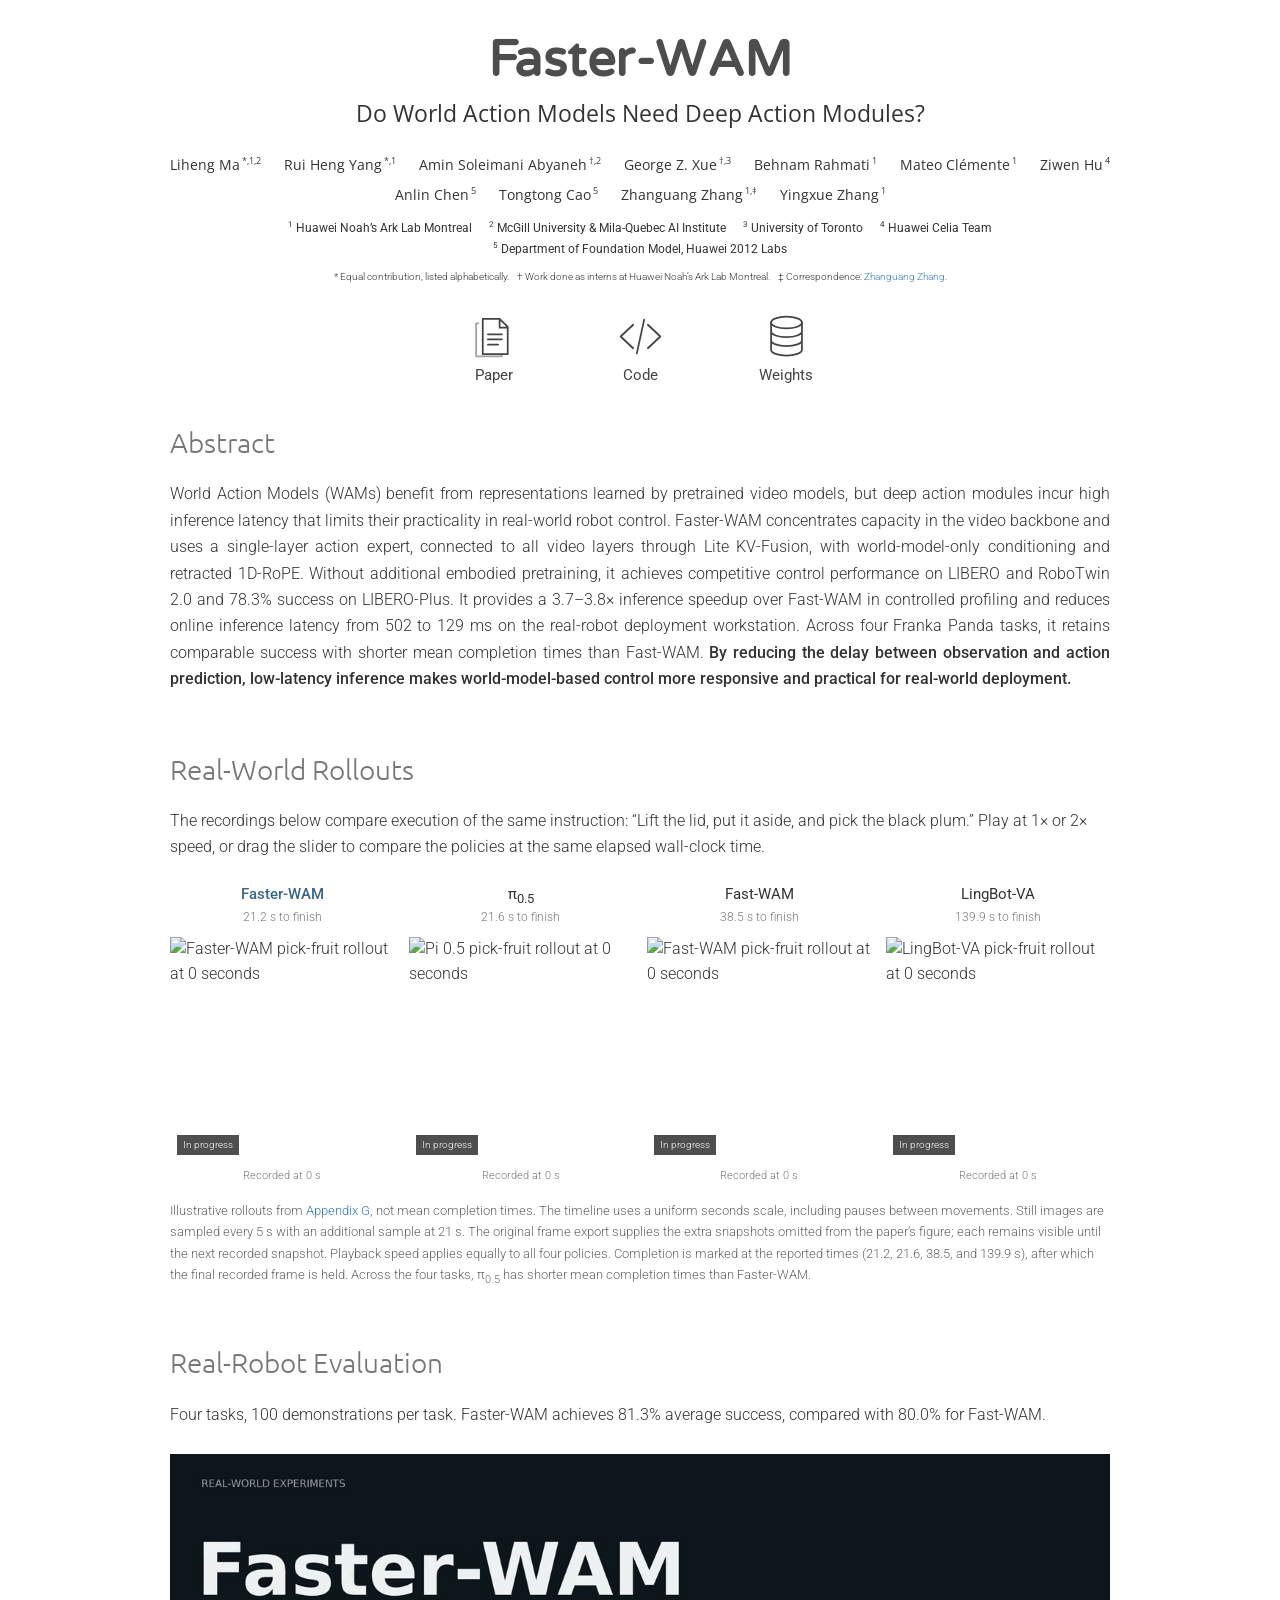
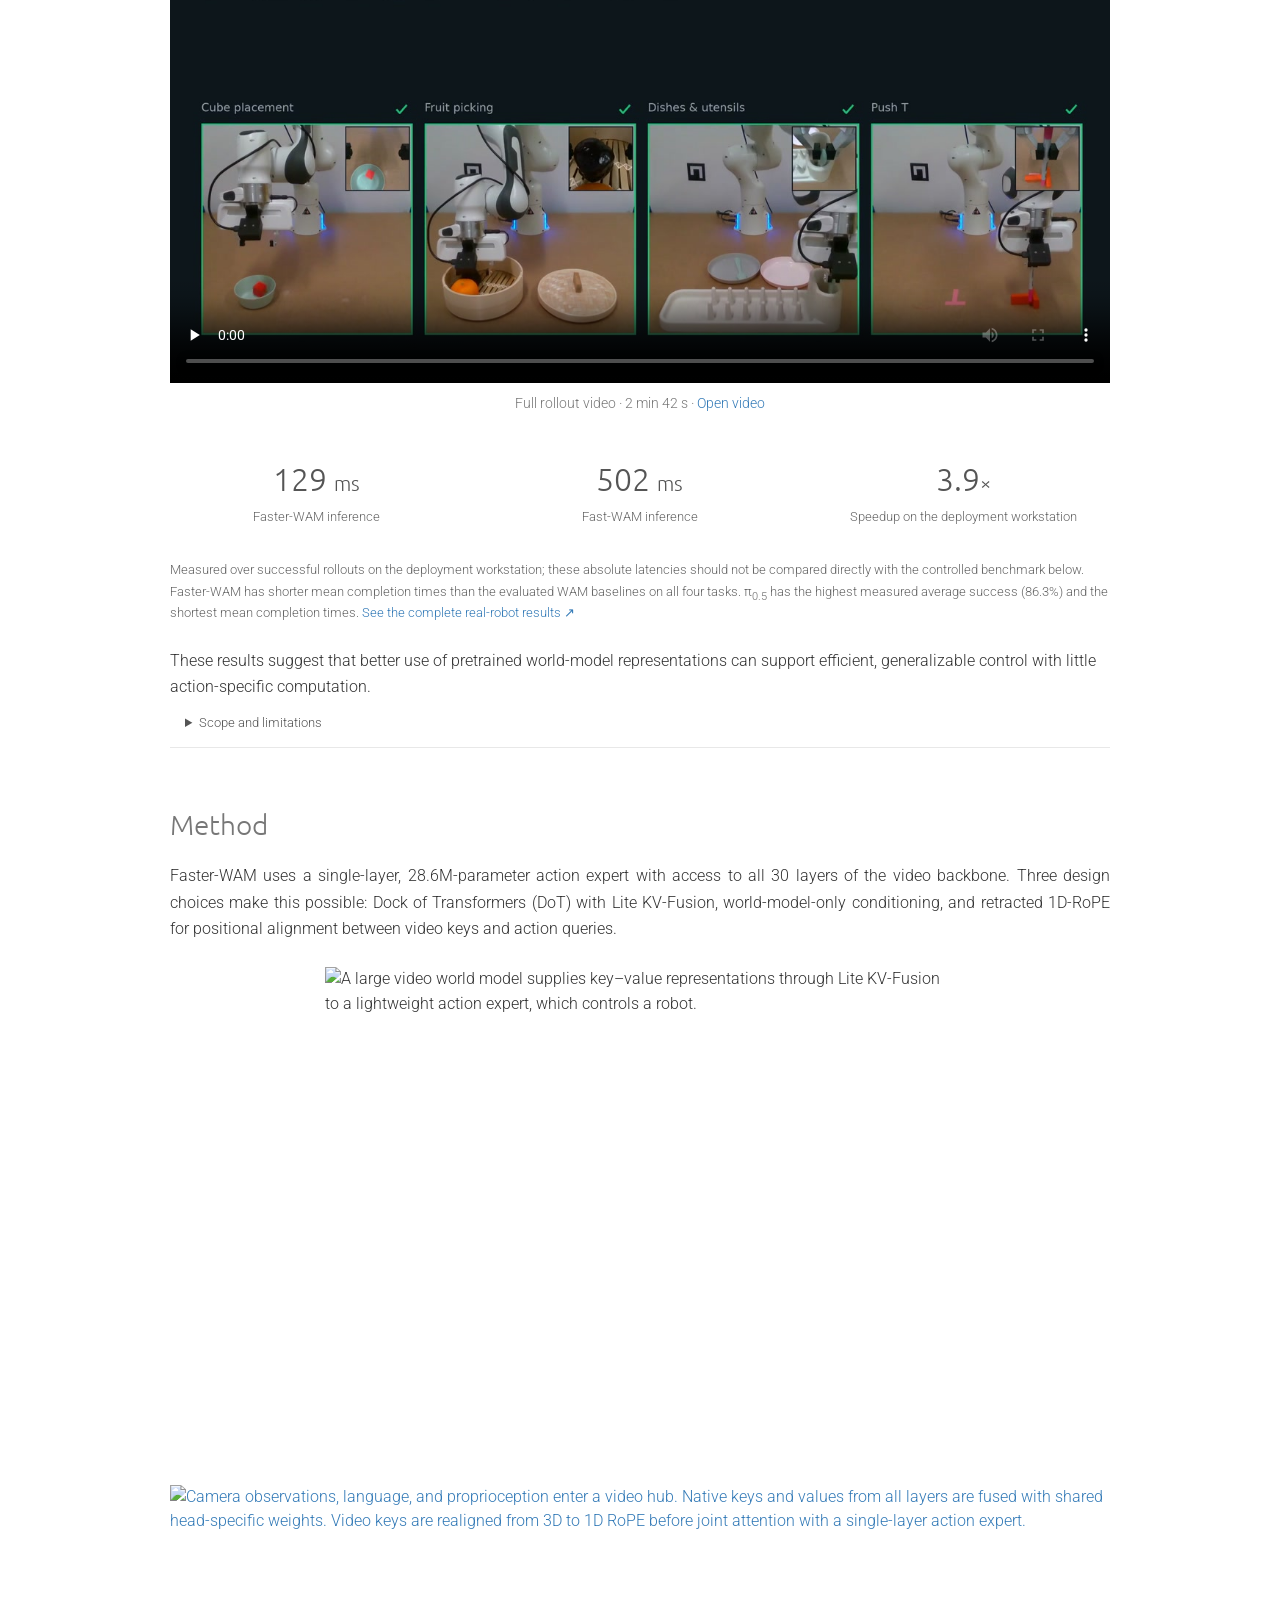
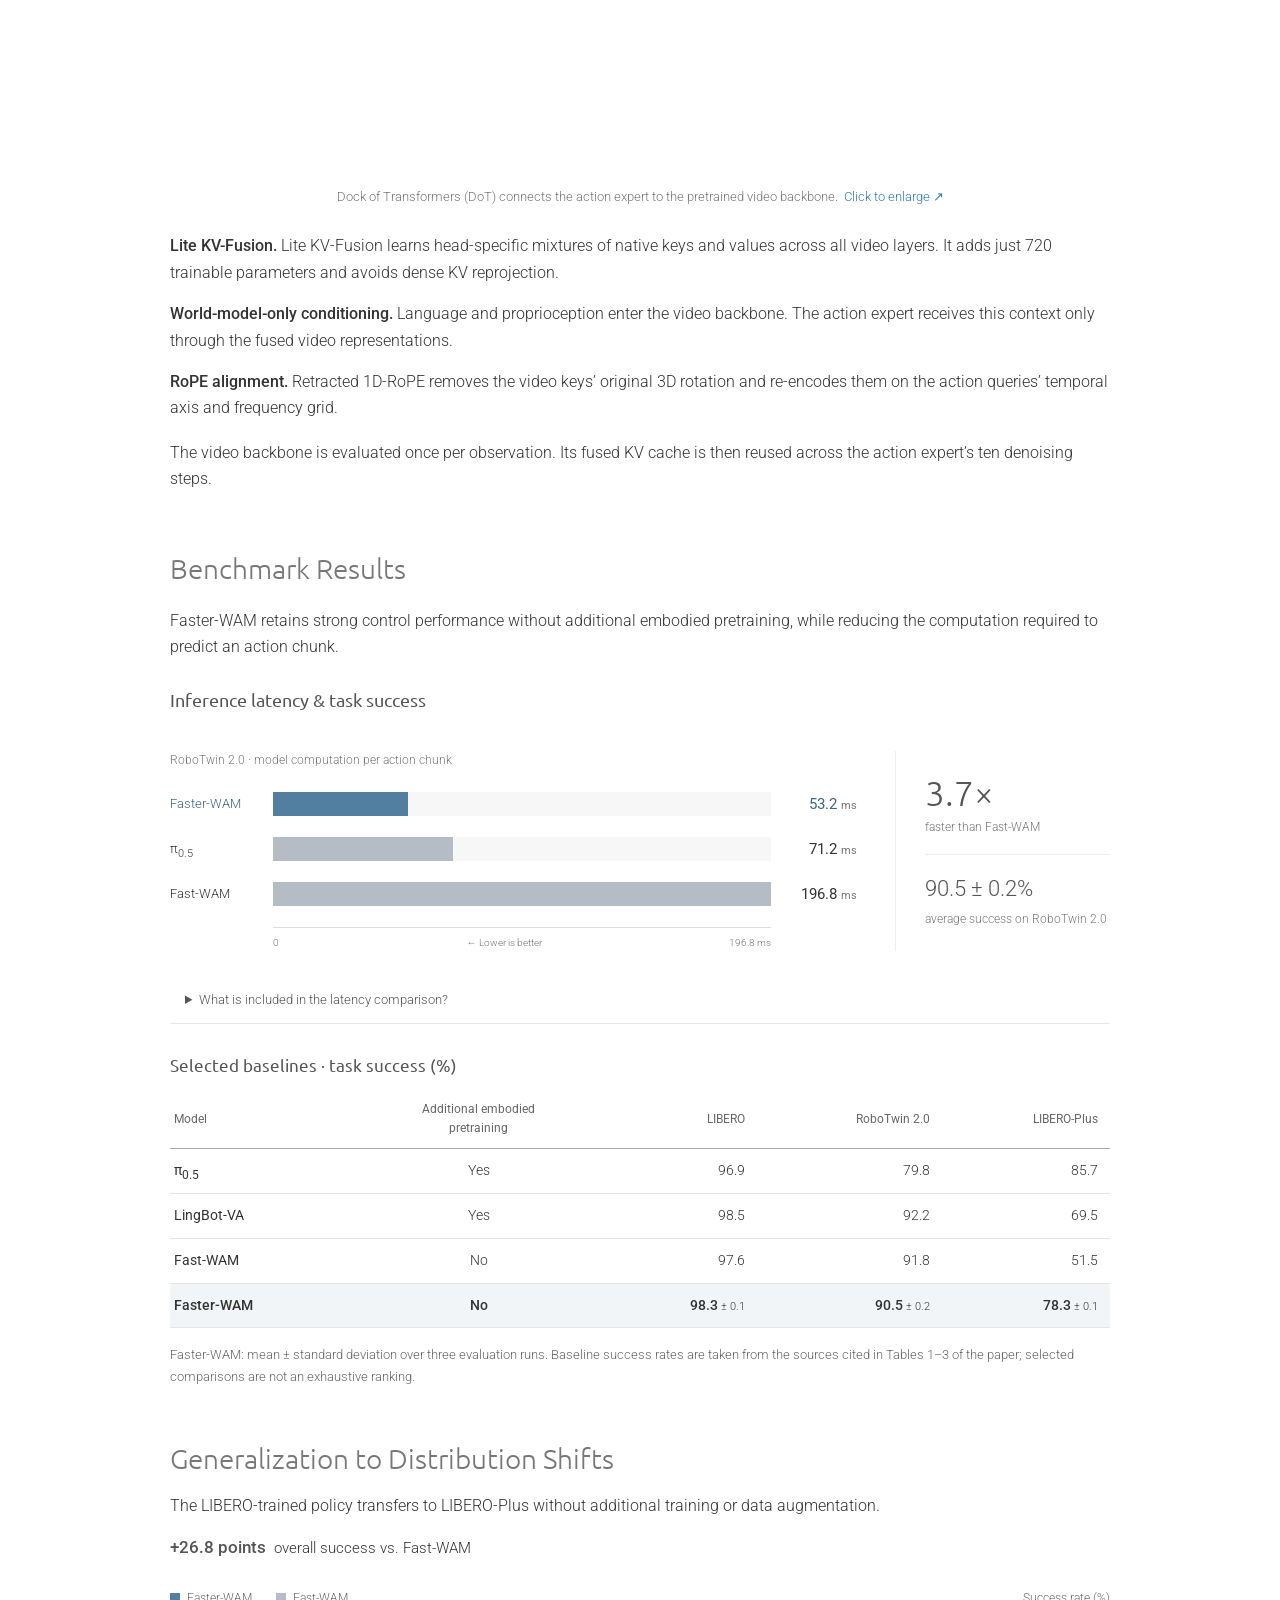
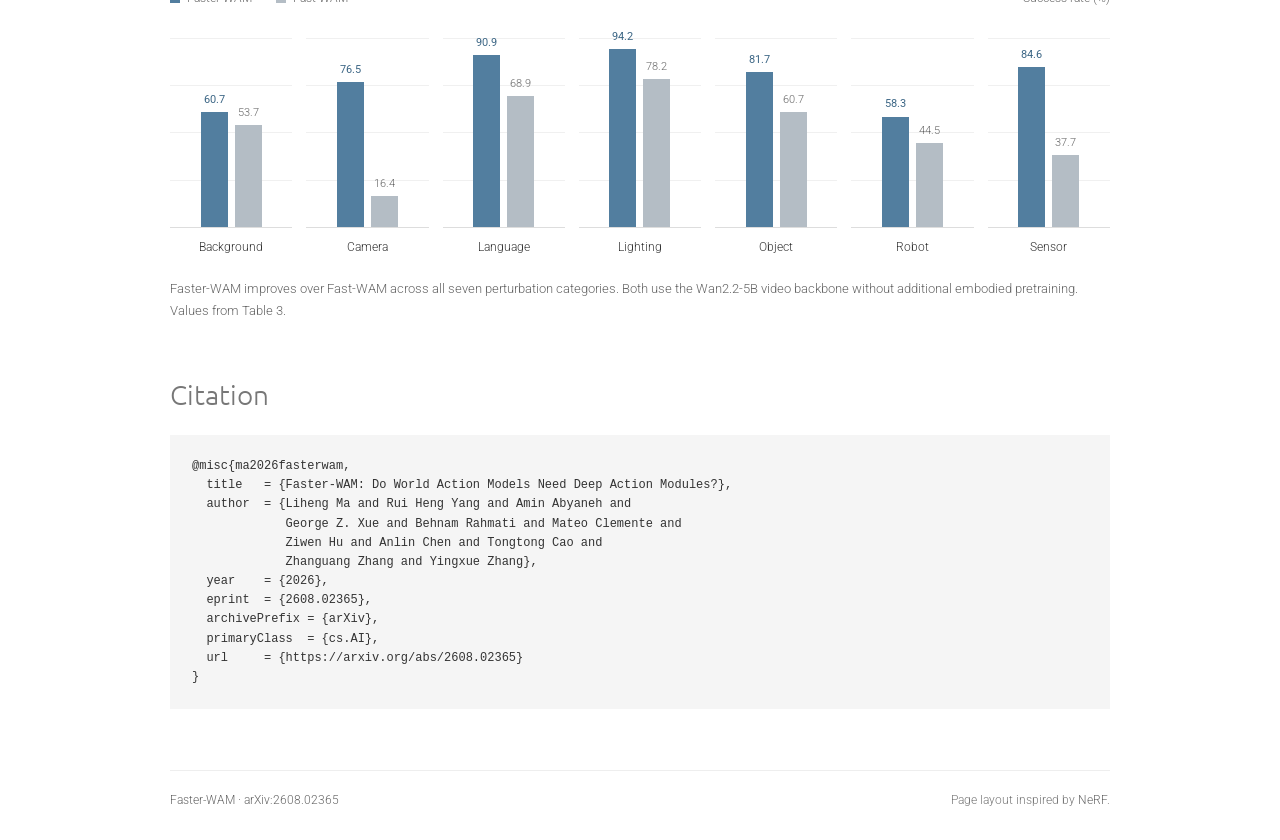
==== commit 21477f98: "Remove submission label from real-robot video" ====
--- a/index.html
+++ b/index.html
@@ -328,19 +328,19 @@
             controls
             playsinline
             preload="none"
-            poster="assets/videos/real-robot-poster.jpg"
+            poster="assets/videos/real-robot-poster-clean.jpg"
             width="1920"
             height="1080"
             aria-label="Full rollout video of the real-robot evaluation"
             aria-describedby="evaluation-video-caption"
           >
-            <source src="assets/videos/Faster-WAM_release.mp4" type="video/mp4" />
+            <source src="assets/videos/Faster-WAM_real-robot.mp4" type="video/mp4" />
             Your browser does not support embedded video. Use the link below to
             open the full rollout video.
           </video>
           <figcaption id="evaluation-video-caption">
             Full rollout video · 2 min 42 s ·
-            <a href="assets/videos/Faster-WAM_release.mp4">Open video</a>
+            <a href="assets/videos/Faster-WAM_real-robot.mp4">Open video</a>
           </figcaption>
         </figure>
         <div class="real-stats">
